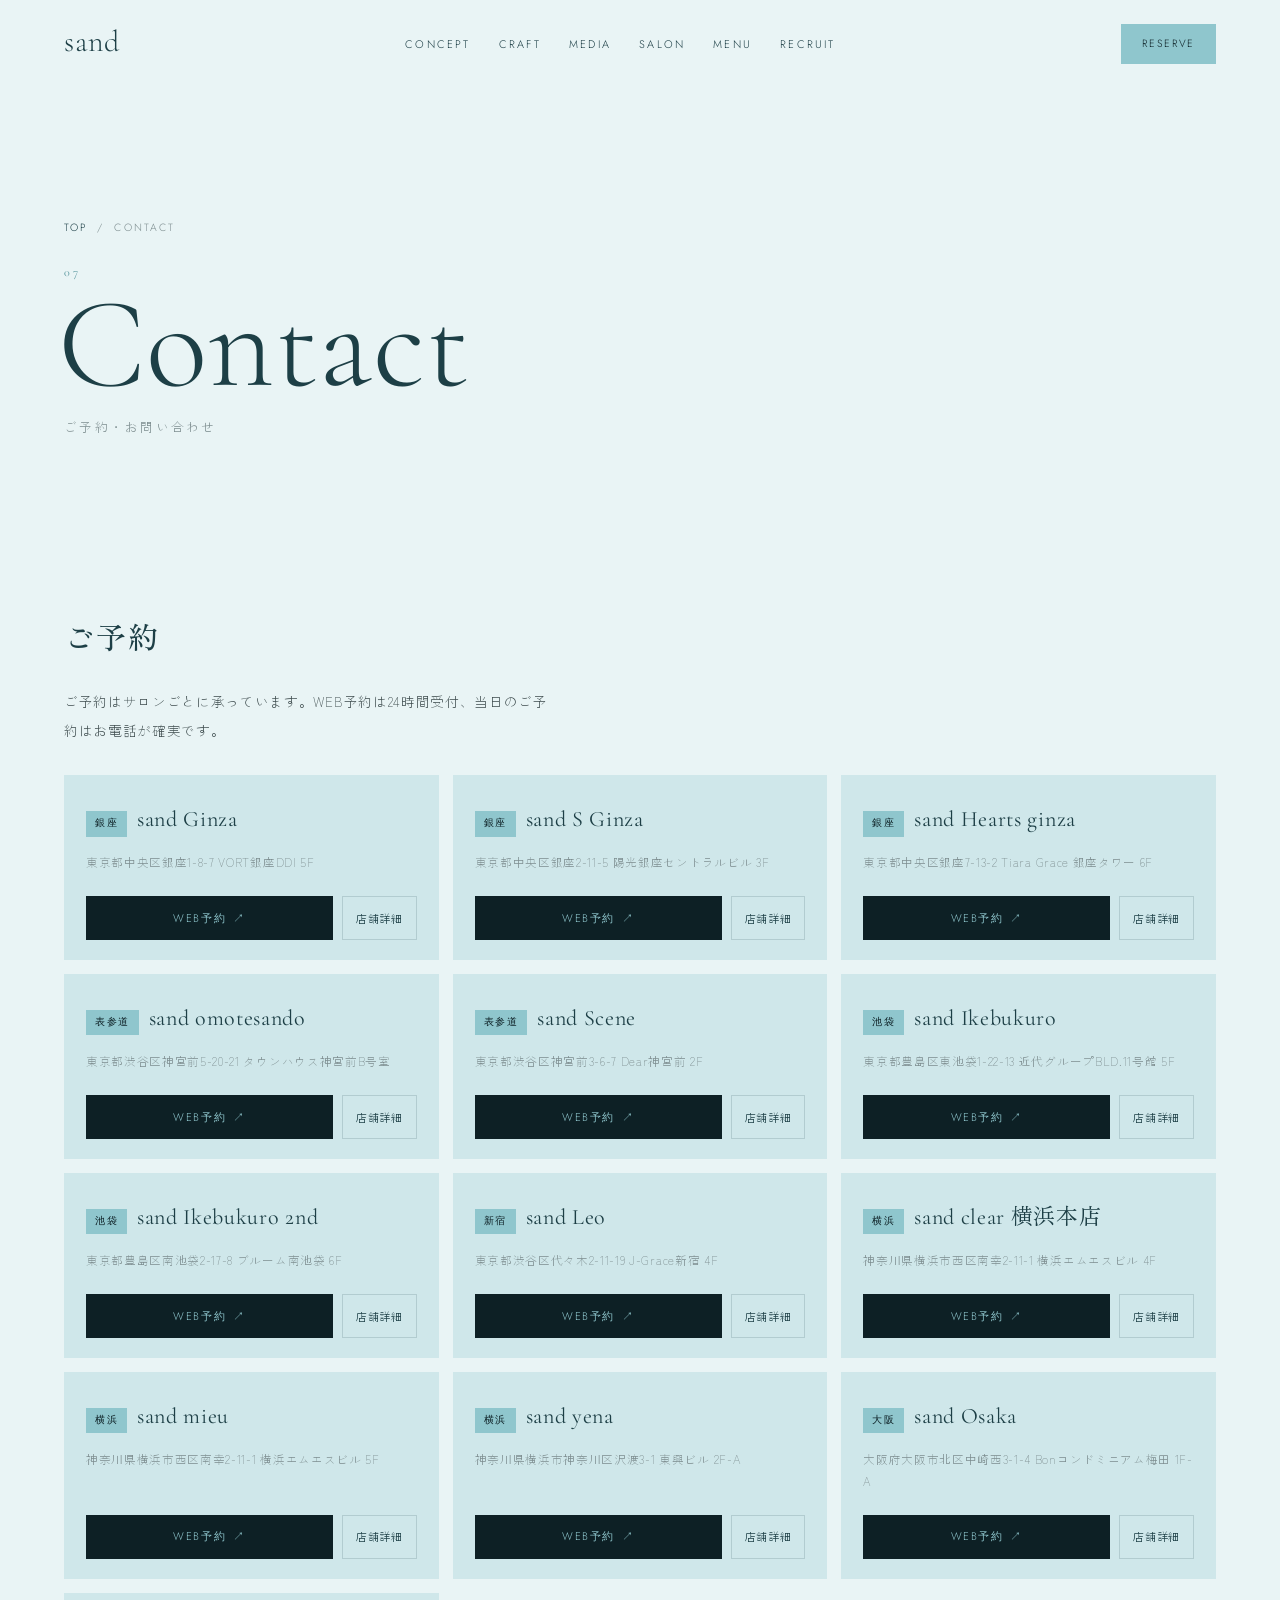
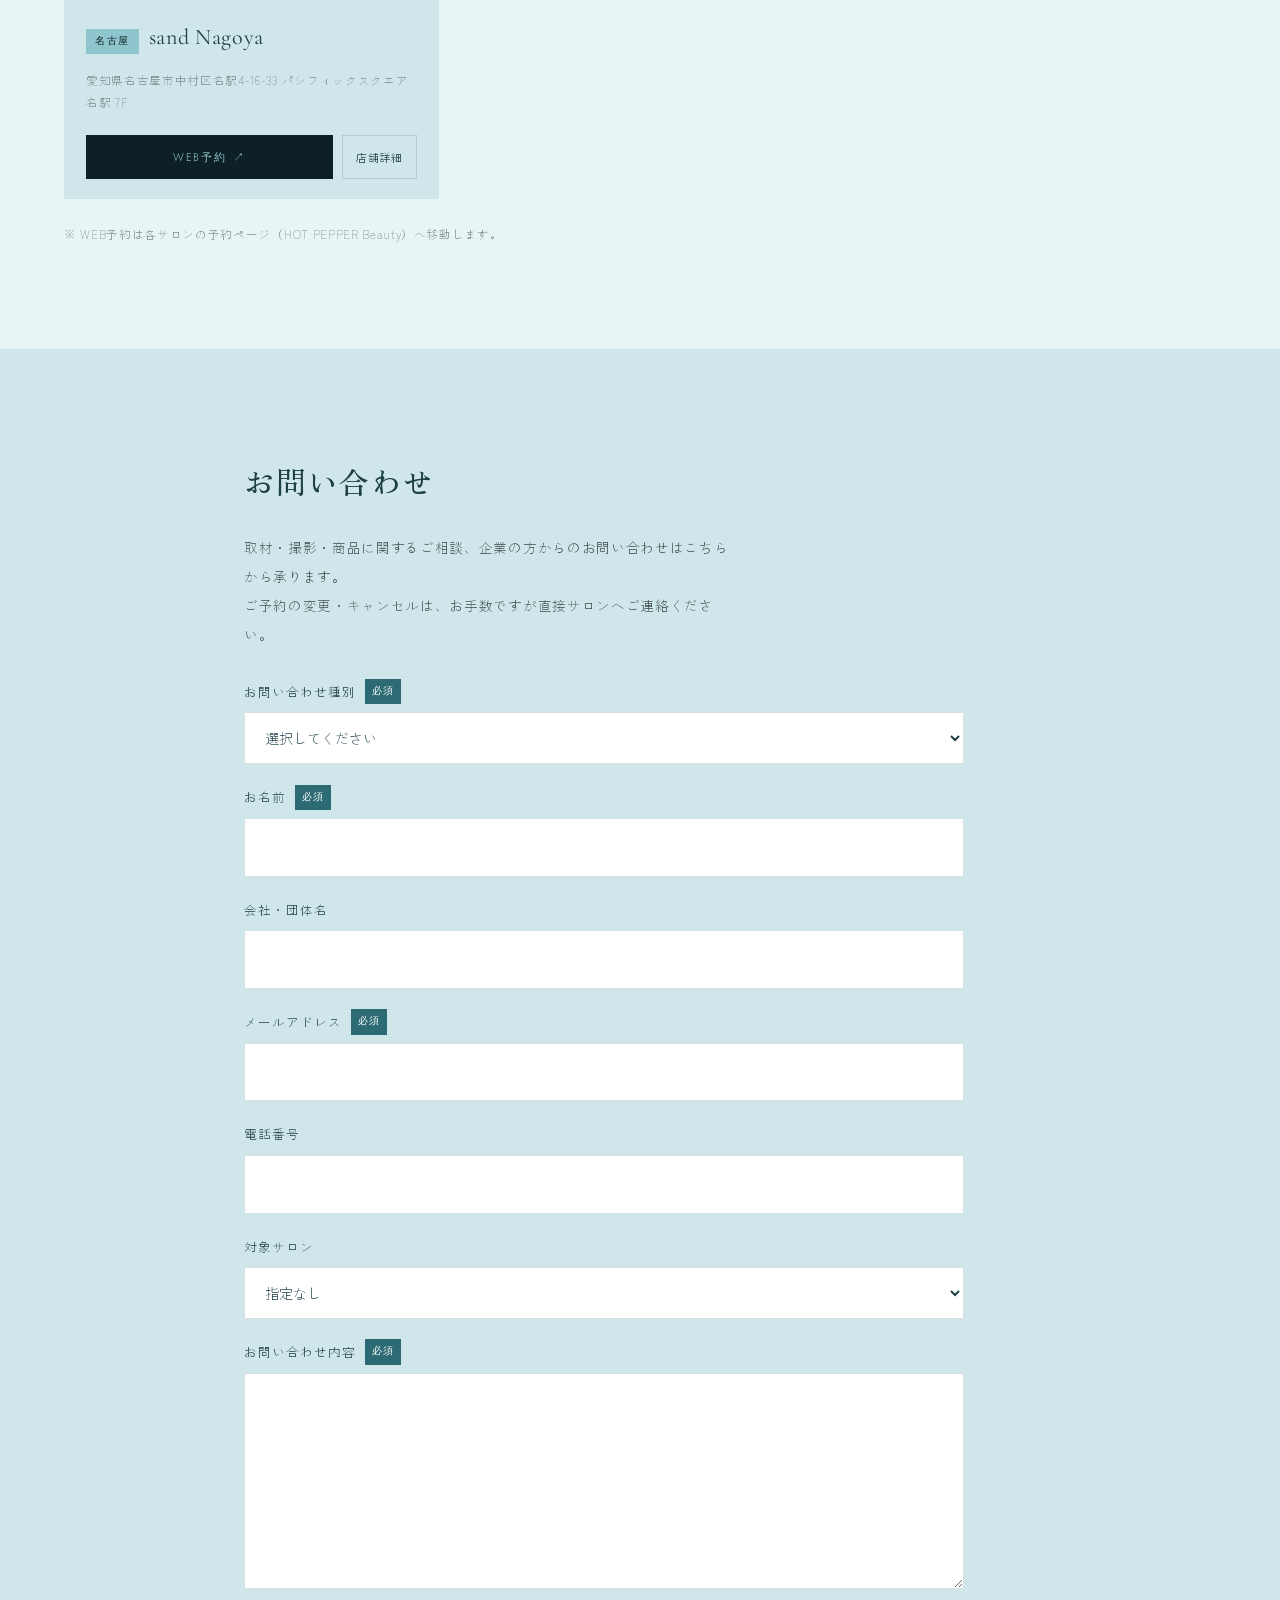
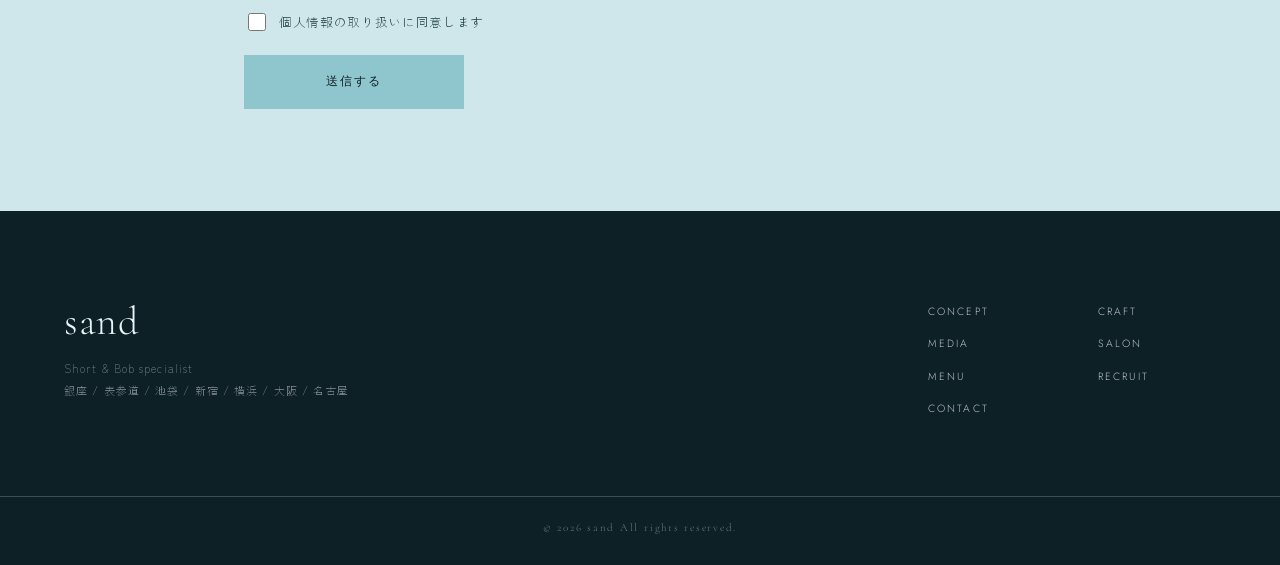
==== contact.html @ f9fdc9dd "アクアを主役に据え直し、各ボタンの遷移先を実装する 色: - Craft の左パネルとメニューをアクアのベタ塗りに変更（最大面積の2面） - 地の色をアクア寄りへ（#E9F4F5 / #CFE7EA " ====
<!DOCTYPE html>
<html lang="ja">
<head>
<meta charset="UTF-8">
<meta name="viewport" content="width=device-width, initial-scale=1">
<title>お問い合わせ ｜ sand</title>
<meta name="description" content="美容室 sand へのご予約・お問い合わせ。取材・撮影・商品に関するご相談、企業の方からのお問い合わせも承ります。">
<meta name="theme-color" content="#8FC6CD">
<link rel="preconnect" href="https://fonts.googleapis.com">
<link rel="preconnect" href="https://fonts.gstatic.com" crossorigin>
<link href="https://fonts.googleapis.com/css2?family=Cormorant+Garamond:ital,wght@0,300;0,400;1,300&family=Jost:wght@200;300;400&family=Zen+Kaku+Gothic+New:wght@300;400;500&family=Zen+Old+Mincho:wght@400;500;600&display=swap" rel="stylesheet">
<link rel="stylesheet" href="assets/css/style.css">
</head>
<body>

<a class="skip" href="#main">本文へスキップ</a>
<div class="cur" id="cur" aria-hidden="true"><i class="cur__r"></i><i class="cur__d"></i></div>

<header class="hd solid" id="hd">
  <a class="hd__logo" href="index.html"><span>sand</span></a>
  <nav class="hd__nav" aria-label="メインナビゲーション">
    <a href="index.html#concept">CONCEPT</a><a href="index.html#craft">CRAFT</a><a href="index.html#media">MEDIA</a>
    <a href="index.html#salon">SALON</a><a href="index.html#menu">MENU</a><a href="recruit.html">RECRUIT</a>
  </nav>
  <div class="hd__act">
    <a class="btn btn--sm" href="index.html#salon"><span>RESERVE</span></a>
    <button class="burger" id="burger" aria-label="メニューを開く" aria-expanded="false" aria-controls="drawer"><i></i><i></i><i></i></button>
  </div>
</header>

<div class="drawer" id="drawer" aria-hidden="true">
  <div class="drawer__in">
    <nav class="drawer__nav">
      <a href="index.html#concept"><i>01</i><b>Concept</b><em>コンセプト</em></a>
      <a href="index.html#craft"><i>02</i><b>Craft</b><em>技術</em></a>
      <a href="index.html#media"><i>03</i><b>Media</b><em>掲載・出演</em></a>
      <a href="index.html#salon"><i>04</i><b>Salon</b><em>サロン</em></a>
      <a href="index.html#menu"><i>05</i><b>Menu</b><em>メニュー</em></a>
      <a href="recruit.html"><i>06</i><b>Recruit</b><em>採用情報</em></a>
      <a href="contact.html"><i>07</i><b>Contact</b><em>ご予約・お問い合わせ</em></a>
    </nav>
    <div class="drawer__ft">
      <p>13 salons ／ 銀座・表参道・池袋・新宿・横浜・大阪・名古屋</p>
    </div>
  </div>
</div>

<main id="main" class="sub">

  <header class="sub__hd">
    <nav class="crumb" aria-label="パンくず"><a href="index.html">TOP</a><span>/</span><em>CONTACT</em></nav>
    <p class="hdr__no">07</p>
    <h1 class="sub__en">Contact</h1>
    <p class="sub__ja">ご予約・お問い合わせ</p>
  </header>

  <!-- 予約は各サロンの予約システムへ -->
  <section class="sub__sec" aria-labelledby="resv">
    <div class="wrap">
      <h2 class="sub__h2 rise" id="resv">ご予約</h2>
      <p class="sub__p rise">ご予約はサロンごとに承っています。WEB予約は24時間受付、当日のご予約はお電話が確実です。</p>
      <div class="reserve" id="reserveList"></div>
      <p class="sub__note rise">※ WEB予約は各サロンの予約ページ（HOT PEPPER Beauty）へ移動します。</p>
    </div>
  </section>

  <!-- お問い合わせフォーム -->
  <section class="sub__sec sub__sec--tint" aria-labelledby="form">
    <div class="wrap wrap--narrow">
      <h2 class="sub__h2 rise" id="form">お問い合わせ</h2>
      <p class="sub__p rise">取材・撮影・商品に関するご相談、企業の方からのお問い合わせはこちらから承ります。<br>ご予約の変更・キャンセルは、お手数ですが直接サロンへご連絡ください。</p>

      <form class="form rise" id="inquiry" novalidate>
        <div class="form__row">
          <label for="f-type">お問い合わせ種別<b>必須</b></label>
          <select id="f-type" name="type" required data-label="お問い合わせ種別">
            <option value="">選択してください</option>
            <option>施術・メニューについて</option>
            <option>取材・撮影のご依頼</option>
            <option>商品・仕入れについて</option>
            <option>企業・団体からのご相談</option>
            <option>その他</option>
          </select>
        </div>

        <div class="form__row">
          <label for="f-name">お名前<b>必須</b></label>
          <input id="f-name" name="name" type="text" autocomplete="name" required data-label="お名前">
        </div>

        <div class="form__row">
          <label for="f-company">会社・団体名</label>
          <input id="f-company" name="company" type="text" autocomplete="organization">
        </div>

        <div class="form__row">
          <label for="f-email">メールアドレス<b>必須</b></label>
          <input id="f-email" name="email" type="email" autocomplete="email" required data-label="メールアドレス">
        </div>

        <div class="form__row">
          <label for="f-tel">電話番号</label>
          <input id="f-tel" name="tel" type="tel" autocomplete="tel">
        </div>

        <div class="form__row">
          <label for="f-salon">対象サロン</label>
          <select id="f-salon" name="salon"><option value="">指定なし</option></select>
        </div>

        <div class="form__row">
          <label for="f-body">お問い合わせ内容<b>必須</b></label>
          <textarea id="f-body" name="body" rows="7" required data-label="お問い合わせ内容"></textarea>
        </div>

        <div class="form__check">
          <input id="f-agree" name="agree" type="checkbox" required data-label="個人情報の取り扱いへの同意">
          <label for="f-agree">個人情報の取り扱いに同意します</label>
        </div>

        <p class="fnote" id="formNote" hidden></p>

        <button class="btn btn--solid form__submit" type="submit"><span>送信する</span></button>
      </form>
    </div>
  </section>

</main>

<footer class="ft">
  <div class="wrap ft__in">
    <div>
      <p class="ft__logo">sand</p>
      <p class="ft__tag">Short &amp; Bob specialist<br>銀座 / 表参道 / 池袋 / 新宿 / 横浜 / 大阪 / 名古屋</p>
    </div>
    <nav class="ft__nav" aria-label="フッターナビゲーション">
      <a href="index.html#concept">CONCEPT</a><a href="index.html#craft">CRAFT</a>
      <a href="index.html#media">MEDIA</a><a href="index.html#salon">SALON</a>
      <a href="index.html#menu">MENU</a><a href="recruit.html">RECRUIT</a>
      <a href="contact.html">CONTACT</a>
    </nav>
  </div>
  <p class="ft__cr">© <span id="yr"></span> sand All rights reserved.</p>
</footer>

<span class="prog" aria-hidden="true"><i id="prog"></i></span>
<script src="assets/js/salons.js"></script>
<script src="assets/js/page.js"></script>
</body>
</html>
---- assets/css/style.css ----
@charset "UTF-8";
/* =========================================================
   sand — renewal / scroll-driven
   テーマカラー: aqua #8FC6CD（指定色。公式サイトの差し色 #80C6CC とほぼ同一）
   暗い面はネイビーではなく深いティールで統一する
   ========================================================= */

:root{
  --aqua:#8FC6CD;  --aqua-l:#BCDFE3; --aqua-d:#3F868F; --aqua-dd:#2C6B73;
  --deep:#1D3F46;  --deep-2:#142E34; --deep-3:#0D2025;
  /* 地もはっきりアクア側へ。白に近いとテーマ色が"差し色"に見えてしまう */
  --paper:#E9F4F5; --paper-2:#CFE7EA; --paper-3:#AFD8DE;
  --sand:#EFE9DC;                       /* 温かい二次色。効かせどころだけ */
  --ink:#3C4A4C;   --ink-2:#7C8C8E;
  --hair:rgba(29,63,70,.16); --hair-l:rgba(247,249,249,.20);
  --hair-d:rgba(13,32,37,.20);            /* アクア面に引く罫線 */
  --f-dp:"Cormorant Garamond","Zen Old Mincho",serif;
  --f-mc:"Zen Old Mincho",serif;
  --f-ja:"Zen Kaku Gothic New",sans-serif;
  --f-ui:"Jost",sans-serif;
  --pad:clamp(20px,5vw,84px);
  --max:1440px;
  --e:cubic-bezier(.22,1,.36,1);
}

*,*::before,*::after{box-sizing:border-box;}
html{-webkit-text-size-adjust:100%;}
body{
  margin:0;background:var(--paper);color:var(--ink);
  font-family:var(--f-ja);font-weight:300;font-size:15px;line-height:2.05;letter-spacing:.045em;
  /* overflow-x:hidden は body をスクロールコンテナ化させ ScrollTrigger が壊れる。clip は箱にならない */
  overflow-x:clip;-webkit-font-smoothing:antialiased;
}
body.lock{overflow:hidden;}
img{max-width:100%;display:block;}
a{color:inherit;text-decoration:none;}
button{font:inherit;color:inherit;background:none;border:0;cursor:pointer;}
h1,h2,h3,p,figure,ul,ol,em{margin:0;padding:0;font-style:normal;}
ul,ol{list-style:none;}
::selection{background:var(--deep);color:var(--aqua-l);}
.wrap{width:100%;max-width:var(--max);margin-inline:auto;padding-inline:var(--pad);position:relative;z-index:3;}

.skip{position:absolute;left:-9999px;}
.skip:focus{left:12px;top:12px;z-index:500;background:var(--deep);color:#fff;padding:10px 16px;}
:focus-visible{outline:2px solid var(--aqua-d);outline-offset:3px;}

/* =========================================================
   Loader
   ========================================================= */
/* 第一印象でテーマ色を決めるので、ローダーはアクタのベタ塗り */
.load{
  position:fixed;inset:0;z-index:300;background:var(--aqua);
  display:grid;place-content:center;justify-items:center;gap:16px;
  transition:opacity .8s var(--e),visibility .8s;
}
.load.done{opacity:0;visibility:hidden;}
.load__mark{font-family:var(--f-dp);font-size:clamp(52px,10vw,104px);color:var(--deep-3);line-height:1;}
.load__mark span{display:inline-block;opacity:0;transform:translateY(.45em);animation:lm .8s var(--e) forwards;}
.load__mark span:nth-child(2){animation-delay:.09s}
.load__mark span:nth-child(3){animation-delay:.18s}
.load__mark span:nth-child(4){animation-delay:.27s}
@keyframes lm{to{opacity:1;transform:none}}
.load__sub{font-family:var(--f-ui);font-size:10px;letter-spacing:.34em;color:rgba(13,32,37,.55);opacity:0;animation:lm .8s var(--e) .4s forwards;}
.load__bar{display:block;width:min(180px,40vw);height:1px;background:rgba(13,32,37,.22);overflow:hidden;}
.load__bar i{display:block;height:100%;background:var(--deep-3);transform:scaleX(0);transform-origin:left;animation:lb 1.2s var(--e) .2s forwards;}
@keyframes lb{to{transform:scaleX(1)}}

/* =========================================================
   Header / Drawer
   ========================================================= */
.hd{
  position:fixed;top:0;left:0;right:0;z-index:130;
  display:flex;align-items:center;justify-content:space-between;gap:24px;
  padding:24px var(--pad);transition:padding .55s var(--e);
}
.hd::before{
  content:"";position:absolute;inset:0;z-index:-1;background:var(--paper);
  opacity:0;transform:translateY(-100%);transition:opacity .55s var(--e),transform .55s var(--e);
  box-shadow:0 1px 0 var(--hair);
}
.hd.solid{padding-block:13px;}
.hd.solid::before{opacity:.97;transform:none;backdrop-filter:blur(12px);}
.hd__logo span{font-family:var(--f-dp);font-size:30px;line-height:1;color:var(--deep);transition:color .5s var(--e);}
.hd__nav{display:flex;gap:clamp(16px,2.2vw,34px);}
.hd__nav a{position:relative;padding-block:5px;font-family:var(--f-ui);font-size:11px;letter-spacing:.2em;color:var(--deep);transition:color .5s var(--e);}
.hd__nav a::after{content:"";position:absolute;left:0;bottom:0;width:100%;height:1px;background:var(--aqua-d);transform:scaleX(0);transform-origin:right;transition:transform .55s var(--e);}
.hd__nav a:hover::after,.hd__nav a.on::after{transform:scaleX(1);transform-origin:left;}
.hd__act{display:flex;align-items:center;gap:14px;}

.hd.inv .hd__logo span,.hd.inv .hd__nav a{color:var(--paper);}
.hd.inv .burger i{background:var(--paper);}
.hd.inv.solid .hd__logo span,.hd.inv.solid .hd__nav a{color:var(--deep);}
.hd.inv.solid .burger i{background:var(--deep);}
body.lock .hd::before{opacity:0;}
body.lock .hd__logo span,body.lock .hd__nav a{color:var(--paper);}
body.lock .burger i{background:var(--paper);}

.btn{
  position:relative;display:inline-flex;align-items:center;justify-content:center;
  min-height:54px;padding:0 32px;overflow:hidden;isolation:isolate;
  font-family:var(--f-ui);font-size:12px;letter-spacing:.16em;
  color:var(--deep);border:1px solid var(--deep);transition:color .5s var(--e);
}
.btn span{position:relative;z-index:2;}
.btn::before{content:"";position:absolute;inset:0;z-index:1;background:var(--deep);transform:scaleY(0);transform-origin:bottom;transition:transform .55s var(--e);}
.btn:hover{color:var(--paper);}
.btn:hover::before{transform:scaleY(1);}
/* 主要CTAはテーマ色のベタ。#8FC6CD に濃ティール文字でコントラストも足りる */
.btn--sm{min-height:40px;padding:0 20px;font-size:10.5px;background:var(--aqua);color:var(--deep-3);border-color:var(--aqua);}
.btn--sm::before{background:var(--deep-3);}
.btn--sm:hover{color:var(--aqua);}
.btn--solid{background:var(--aqua);color:var(--deep-3);border-color:var(--aqua);}
.btn--solid::before{background:var(--deep-3);}
.btn--solid:hover{color:var(--aqua);}
.btn--sand{background:var(--aqua);border-color:var(--aqua);color:var(--deep-2);}
.btn--sand::before{background:var(--aqua-l);}
.btn--sand:hover{color:var(--deep-2);}
.btn--gh{color:var(--paper);border-color:rgba(247,249,249,.55);}
.btn--gh::before{background:var(--paper);}
.btn--gh:hover{color:var(--deep);}

.burger{display:none;width:44px;height:44px;position:relative;z-index:140;}
.burger i{position:absolute;left:11px;width:22px;height:1px;background:var(--deep);transition:transform .55s var(--e),opacity .3s,background .4s;}
.burger i:nth-child(1){top:17px}.burger i:nth-child(2){top:22px}.burger i:nth-child(3){top:27px}
.burger.on i:nth-child(1){transform:translateY(5px) rotate(20deg)}
.burger.on i:nth-child(2){opacity:0}
.burger.on i:nth-child(3){transform:translateY(-5px) rotate(-20deg)}

.drawer{position:fixed;inset:0;z-index:110;background:var(--deep-2);overflow-y:auto;clip-path:inset(0 0 100% 0);transition:clip-path .85s var(--e);}
.drawer.open{clip-path:inset(0 0 0 0);}
.drawer__in{min-height:100%;display:flex;flex-direction:column;justify-content:center;gap:44px;padding:118px var(--pad) 56px;}
.drawer__nav{display:grid;max-width:680px;}
.drawer__nav a{
  display:grid;grid-template-columns:46px 1fr;align-items:baseline;gap:0 16px;padding:14px 0;
  border-bottom:1px solid var(--hair-l);color:var(--paper);opacity:0;transform:translateY(20px);
  transition:opacity .7s var(--e),transform .7s var(--e),padding-left .45s var(--e),color .45s;
}
.drawer.open .drawer__nav a{opacity:1;transform:none;transition-delay:calc(.3s + var(--i,0)*.05s);}
.drawer__nav a:hover{padding-left:14px;color:var(--aqua);}
.drawer__nav i{grid-row:span 2;font-family:var(--f-dp);font-size:12px;opacity:.45;}
.drawer__nav b{font-family:var(--f-dp);font-weight:300;font-size:clamp(28px,6vw,50px);line-height:1.05;}
.drawer__nav em{grid-column:2;font-size:10.5px;letter-spacing:.24em;opacity:.55;}
.drawer__ft{display:flex;flex-wrap:wrap;gap:16px 40px;justify-content:space-between;align-items:end;color:rgba(247,249,249,.55);font-size:11px;letter-spacing:.12em;}
.drawer__sns{display:flex;gap:22px;font-family:var(--f-ui);letter-spacing:.18em;}
.drawer__sns a{color:var(--paper);}

/* =========================================================
   BEAT 1 — Hero
   写真は「切り替わる」のではなく、寄り続けながら
   次のカットが下から拭き上がって重なる（連続スクラブ）
   ========================================================= */
.hero{height:340vh;position:relative;}
.hero__stage{position:sticky;top:0;height:100svh;overflow:hidden;isolation:isolate;}
.hero__shots{position:absolute;inset:0;z-index:0;}
.shot{position:absolute;inset:0;will-change:clip-path;}
.shot:not(:first-child){clip-path:inset(100% 0 0 0);}
/* 縦位置の人物写真。顔と髪が切れないよう上寄りでトリミングする */
.shot img{width:100%;height:100%;object-fit:cover;object-position:50% 16%;will-change:transform;}
.hero__veil{
  position:absolute;inset:0;z-index:1;
  background:linear-gradient(180deg,rgba(13,32,37,.50) 0%,rgba(13,32,37,.18) 34%,rgba(13,32,37,.30) 62%,rgba(13,32,37,.74) 100%);
}
.hero__body{
  position:absolute;left:var(--pad);right:var(--pad);bottom:clamp(140px,22vh,240px);z-index:3;
  max-width:min(940px,72%);color:var(--paper);
}
.hero__kick{display:flex;align-items:center;gap:12px;margin-bottom:24px;font-family:var(--f-ui);font-size:10.5px;letter-spacing:.26em;opacity:.9;}
.hero__kick i{width:44px;height:1px;background:var(--aqua);}
.hero__ttl{font-family:var(--f-mc);font-weight:500;font-size:clamp(34px,6vw,86px);line-height:1.22;letter-spacing:.02em;text-shadow:0 2px 30px rgba(8,20,24,.4);}
.hero__ttl .ln{display:block;overflow:hidden;}
.hero__ttl .ln > span{display:inline-block;white-space:nowrap;}
.hero__ttl .ch{display:inline-block;opacity:0;transform:translateY(1.05em) rotate(4deg);}
.hero__ttl.go .ch{opacity:1;transform:none;transition:opacity .9s var(--e) var(--cd),transform 1.05s var(--e) var(--cd);}
.hero__lead{margin-top:22px;font-size:clamp(12.5px,1.2vw,15px);line-height:2.2;opacity:.92;max-width:46em;}
.hero__cta{display:flex;flex-wrap:wrap;gap:12px;margin-top:30px;}
.hero__foot{
  position:absolute;left:var(--pad);right:var(--pad);bottom:34px;z-index:3;color:var(--paper);
  display:flex;align-items:flex-end;justify-content:space-between;gap:26px;
  padding-top:18px;border-top:1px solid var(--hair-l);
}
.hero__scroll{display:flex;align-items:center;gap:12px;font-family:var(--f-ui);font-size:9.5px;letter-spacing:.32em;opacity:.85;}
.hero__scroll i{position:relative;display:block;width:60px;height:1px;background:currentColor;overflow:hidden;}
.hero__scroll i::after{content:"";position:absolute;inset:0;background:var(--aqua);transform:translateX(-100%);animation:sc 2.6s var(--e) infinite;}
@keyframes sc{50%{transform:translateX(0)}100%{transform:translateX(100%)}}
.hero__num{display:flex;gap:clamp(22px,5vw,66px);}
.hero__num div{text-align:right;}
.hero__num b{display:block;font-family:var(--f-dp);font-weight:300;font-size:clamp(30px,4vw,54px);line-height:1;}
.hero__num em{font-family:var(--f-ui);font-size:9px;letter-spacing:.24em;opacity:.7;}

/* =========================================================
   Marquee
   ========================================================= */
/* 全幅の帯はテーマ色を一番はっきり見せられる場所 */
.mq{position:relative;z-index:4;background:var(--aqua);color:var(--deep-3);overflow:hidden;padding:20px 0;}
/* 流れる速さと向きはスクロール速度に追従させる（JSで駆動） */
.mq__t{display:flex;align-items:center;gap:32px;width:max-content;will-change:transform;}
.mq span{font-family:var(--f-mc);font-size:clamp(17px,2.2vw,27px);white-space:nowrap;letter-spacing:.08em;}
.mq i{width:5px;height:5px;border-radius:50%;background:var(--deep-3);opacity:.5;flex:none;}
/* JSが動かないときだけCSSで流す */
.no-js-mq .mq__t{animation:mq 36s linear infinite;}
@keyframes mq{to{transform:translateX(-50%)}}

/* =========================================================
   カスタムカーソル
   ========================================================= */
.cur{position:fixed;top:0;left:0;z-index:400;pointer-events:none;mix-blend-mode:difference;opacity:0;transition:opacity .4s;}
.cur.on{opacity:1;}
.cur__r,.cur__d{position:absolute;border-radius:50%;translate:-50% -50%;}
.cur__r{width:36px;height:36px;border:1px solid rgba(241,247,247,.8);transition:width .35s var(--e),height .35s var(--e),background .35s var(--e);}
.cur__d{width:4px;height:4px;background:var(--paper);}
.cur.hot .cur__r{width:70px;height:70px;background:rgba(143,198,205,.25);}
@media (hover:none),(pointer:coarse){.cur{display:none;}}

/* =========================================================
   文字の中で写真が動く
   ========================================================= */
.msk{background:var(--paper);padding-block:clamp(90px,14vw,190px);text-align:center;overflow:hidden;}
.msk__stack{position:relative;}
.msk__t{
  font-family:var(--f-mc);font-weight:600;
  font-size:clamp(46px,12.5vw,190px);line-height:1.12;letter-spacing:.01em;
  color:var(--deep);                       /* 非対応ブラウザ向けの下地 */
}
.msk__t--2,.msk__t--3{position:absolute;inset:0;}
@supports ((-webkit-background-clip:text) or (background-clip:text)){
  .msk__t{
    background-size:120% auto;background-position:50% 30%;background-repeat:no-repeat;
    -webkit-background-clip:text;background-clip:text;
    color:transparent;-webkit-text-fill-color:transparent;
    will-change:background-position,opacity;
  }
  /* スクロールにつれて文字の中身が3枚入れ替わる */
  .msk__t--1{background-image:url("../img/hero/hero03.jpg");}
  .msk__t--2{background-image:url("../img/hero/hero01.jpg");opacity:0;}
  .msk__t--3{background-image:url("../img/hero/hero02.jpg");opacity:0;}
}
.msk__s{margin-top:28px;font-family:var(--f-ui);font-size:11px;letter-spacing:.3em;color:var(--ink-2);}
@media (max-width:720px){.msk__t{font-size:clamp(38px,13vw,80px);}}

/* Recruit の見出しも写真で抜く */
@supports ((-webkit-background-clip:text) or (background-clip:text)){
  .rec__mask{
    background-image:url("../img/misc/recruit_bg.jpg");
    background-size:cover;background-position:50% 40%;
    -webkit-background-clip:text;background-clip:text;
    color:transparent;-webkit-text-fill-color:transparent;
    display:inline-block;
  }
}

/* =========================================================
   共通
   ========================================================= */
.sec{position:relative;padding-block:clamp(84px,12vw,168px);}
.hdr{position:relative;margin-bottom:clamp(38px,5vw,64px);}
.hdr__no{font-family:var(--f-dp);font-size:12px;letter-spacing:.24em;color:var(--aqua-d);display:block;margin-bottom:4px;}
/* 1文字ずつ下から立ち上げるので、はみ出しを隠す。ディセンダ分だけ余白を足す */
.hdr__en{font-family:var(--f-dp);font-weight:300;font-size:clamp(52px,9vw,132px);line-height:.88;color:var(--deep);margin-left:-.05em;overflow:hidden;padding-bottom:.14em;}
.hdr__ja{margin-top:12px;font-size:12.5px;letter-spacing:.18em;color:var(--ink-2);}
.hdr--c{text-align:center;}
.hdr--c .hdr__en{margin-left:0;}
.hdr--lt .hdr__en{color:var(--paper);}
.hdr--lt .hdr__ja{color:rgba(247,249,249,.62);}
.hdr--lt .hdr__no{color:var(--aqua);}

.rise{opacity:0;transform:translateY(28px);transition:opacity 1s var(--e),transform 1s var(--e);transition-delay:var(--d,0s);}
.rise.in{opacity:1;transform:none;}

.prog{position:fixed;left:0;top:0;height:2px;width:100%;z-index:200;pointer-events:none;}
.prog i{display:block;height:100%;width:0;background:var(--aqua);}

.fab{
  position:fixed;right:18px;bottom:18px;z-index:90;display:none;align-items:center;justify-content:center;
  height:52px;padding:0 26px;background:var(--aqua);color:var(--deep-3);
  font-family:var(--f-ui);font-size:11px;letter-spacing:.2em;box-shadow:0 14px 34px rgba(13,32,37,.32);
  opacity:0;transform:translateY(16px);transition:opacity .55s var(--e),transform .55s var(--e);
}
.fab.in{opacity:1;transform:none;}

/* =========================================================
   BEAT 2 — Concept
   ========================================================= */
.cpt{background:var(--paper);}
.cpt__grid{display:grid;grid-template-columns:minmax(0,.9fr) minmax(0,1fr);gap:clamp(36px,6vw,96px);align-items:start;}
.cpt__vis{position:relative;}
.fr{position:relative;overflow:hidden;background:var(--paper-2);}
.fr img{width:100%;height:100%;object-fit:cover;}
.fr--a{aspect-ratio:3/4;}
.fr--b{position:absolute;right:-14%;bottom:-16%;width:58%;aspect-ratio:4/3;box-shadow:0 30px 70px rgba(13,32,37,.22);}
.cpt__vcap{position:absolute;left:-38px;top:0;writing-mode:vertical-rl;font-family:var(--f-mc);font-size:13px;letter-spacing:.3em;color:var(--ink-2);opacity:.75;}
@media (max-width:1200px){.cpt__vcap{display:none;}}
.cpt__q{font-family:var(--f-mc);font-weight:500;font-size:clamp(26px,3.4vw,46px);line-height:1.62;letter-spacing:.03em;color:var(--deep);margin-bottom:30px;}
.cpt__p p{margin-bottom:1.7em;max-width:60ch;}
.cpt__pts{margin-top:36px;border-top:1px solid var(--hair);}
.cpt__pts li{display:flex;flex-wrap:wrap;align-items:baseline;gap:4px 22px;padding:17px 0;border-bottom:1px solid var(--hair);}
.cpt__pts b{min-width:11em;font-weight:400;font-size:14px;letter-spacing:.08em;color:var(--deep);}
.cpt__pts span{font-size:12px;letter-spacing:.1em;color:var(--ink-2);}

/* =========================================================
   Apple 式リビール — 小窓 → 全画面
   clip-path を CSS変数 --c (1→0) で連続的に開く
   ========================================================= */
/* 小窓のまわりが大きく見えるので、ここを濃いアクアにするとテーマが決まる */
.rvl{height:300vh;position:relative;background:var(--paper-3);}
.rvl__stage{position:sticky;top:0;height:100svh;overflow:hidden;display:grid;place-items:center;}
.rvl__ph{
  --c:1;
  position:absolute;inset:0;overflow:hidden;
  clip-path:inset(calc(var(--c) * 24%) calc(var(--c) * 27%) calc(var(--c) * 24%) calc(var(--c) * 27%));
  will-change:clip-path;
}
.rvl__ph img{width:100%;height:100%;object-fit:cover;will-change:transform;}
.rvl__veil{position:absolute;inset:0;background:linear-gradient(180deg,rgba(13,32,37,.10),rgba(13,32,37,.62));opacity:0;pointer-events:none;}
.rvl__cap{position:relative;z-index:3;text-align:center;color:var(--paper);padding-inline:var(--pad);opacity:0;}
.rvl__t{font-family:var(--f-mc);font-weight:500;font-size:clamp(26px,4.4vw,62px);line-height:1.6;letter-spacing:.04em;text-shadow:0 2px 30px rgba(8,20,24,.45);}
.rvl__s{margin-top:18px;font-family:var(--f-ui);font-size:11px;letter-spacing:.28em;color:var(--aqua);}

/* =========================================================
   BEAT 3 — Pinned scrollytelling
   ========================================================= */
/* 左＝無地の文字面、右＝写真。写真の上に本文を置かない構成にして
   コントラスト不足を構造から潰す */
.pin{height:440vh;position:relative;background:var(--deep-3);}
.pin__stage{
  position:sticky;top:0;height:100svh;overflow:hidden;isolation:isolate;
  display:grid;grid-template-columns:46% 54%;
}
/* 画面の半分を占める面。ここをアクアにするとテーマ色が主役になる */
.pin__left{
  position:relative;overflow:hidden;background:var(--aqua);color:var(--deep-3);
  display:flex;flex-direction:column;justify-content:center;
  padding:120px clamp(24px,4vw,72px) 90px var(--pad);
}
.pin__ghost{
  position:absolute;right:-.04em;bottom:-.14em;z-index:0;
  font-family:var(--f-dp);font-size:clamp(180px,26vw,400px);line-height:.8;
  color:var(--deep-3);opacity:.13;pointer-events:none;
}
.pin__right{position:relative;overflow:hidden;background:var(--deep-2);}
.pshot{position:absolute;inset:0;will-change:clip-path;}
.pshot:not(:first-child){clip-path:inset(100% 0 0 0);}
.pshot img{width:100%;height:100%;object-fit:cover;will-change:transform;}
.pin__hd{position:relative;z-index:2;margin-bottom:clamp(24px,4vh,52px);}
.pin__hd .hdr__en{color:var(--deep-3);}
.pin__hd .hdr__no{color:rgba(13,32,37,.6);}
.pin__chapters{position:relative;z-index:2;max-width:34em;min-height:15em;}
.chap{position:absolute;inset:0;opacity:0;will-change:opacity,transform;}
.chap:first-child{opacity:1;}   /* JSが動かなくても最低1章は読める */
/* アクア地なので文字は濃ティール側に反転させる */
.chap__n{font-family:var(--f-dp);font-size:13px;letter-spacing:.22em;color:var(--deep-3);opacity:.7;}
.chap h3{margin:16px 0 4px;font-family:var(--f-mc);font-weight:500;font-size:clamp(22px,2.6vw,38px);line-height:1.5;letter-spacing:.04em;color:var(--deep-3);}
.chap em{font-family:var(--f-dp);font-style:italic;font-size:14px;color:rgba(13,32,37,.62);}
.chap p{margin-top:20px;font-size:13.5px;line-height:2.15;color:rgba(13,32,37,.82);}
.pin__dots{position:absolute;left:var(--pad);bottom:56px;z-index:2;display:flex;gap:12px;}
.pin__dots li{width:7px;height:7px;border-radius:50%;border:1px solid rgba(13,32,37,.45);transition:background .5s var(--e),transform .5s var(--e),border-color .5s var(--e);}
.pin__dots li.is-on{background:var(--deep-3);border-color:var(--deep-3);transform:scale(1.5);}
@media (max-width:820px){
  .pin{height:420vh;}
  /* 縦並び。写真が上、文字は無地の上 */
  .pin__stage{grid-template-columns:1fr;grid-template-rows:40% 60%;}
  .pin__right{order:-1;}
  .pin__left{padding:34px var(--pad) 74px;justify-content:flex-start;}
  .pin__chapters{max-width:100%;min-height:17em;}
  .pin__hd{margin-bottom:20px;}
  .pin__hd .hdr__en{font-size:clamp(40px,13vw,72px);}
  .pin__ghost{font-size:clamp(140px,42vw,240px);bottom:-.22em;}
  .pin__dots{bottom:26px;}
  .rvl{height:260vh;}
}

/* Award */
.awd{background:var(--aqua);color:var(--deep-3);padding-block:clamp(56px,8vw,96px);text-align:center;}
.awd__l{font-family:var(--f-ui);font-size:10.5px;letter-spacing:.32em;color:rgba(13,32,37,.62);}
.awd__y{display:flex;justify-content:center;align-items:center;gap:18px;margin:14px 0 10px;}
.awd__y b{font-family:var(--f-dp);font-weight:300;font-size:clamp(34px,6vw,76px);line-height:1;}
.awd__y i{width:5px;height:5px;border-radius:50%;background:var(--deep-3);opacity:.5;}
.awd__s{font-size:12px;letter-spacing:.16em;color:rgba(13,32,37,.62);}

/* =========================================================
   BEAT 4a — 横スクロール MEDIA
   ========================================================= */
.hz{position:relative;background:var(--paper-2);}
.hz__stage{position:relative;height:100svh;overflow:hidden;display:flex;flex-direction:column;justify-content:center;gap:28px;padding-block:90px;}
.hz__hd{padding-inline:var(--pad);}
.hz__hd .hdr__en{font-family:var(--f-dp);font-weight:300;font-size:clamp(46px,7vw,104px);line-height:.9;color:var(--deep);}
.hz__hd .hdr__no{font-family:var(--f-dp);font-size:12px;letter-spacing:.24em;color:var(--aqua-d);}
.hz__hd .hdr__ja{margin-top:8px;font-size:12px;letter-spacing:.18em;color:var(--ink-2);}
.hz__track{display:flex;gap:clamp(16px,2vw,30px);padding-inline:var(--pad);width:max-content;will-change:transform;}
.hz__c{position:relative;flex:none;width:clamp(200px,22vw,300px);aspect-ratio:3/4;overflow:hidden;background:var(--paper);}
.hz__c img{width:100%;height:100%;object-fit:cover;transition:transform 1.2s var(--e);}
.hz__c:hover img{transform:scale(1.05);}
.hz__c figcaption{position:absolute;left:0;bottom:0;padding:10px 14px;font-family:var(--f-ui);font-size:9px;letter-spacing:.2em;color:#fff;text-shadow:0 1px 8px rgba(0,0,0,.6);}
.hz__hint{padding-inline:var(--pad);font-family:var(--f-ui);font-size:10px;letter-spacing:.3em;color:var(--ink-2);}
@media (max-width:820px){
  .hz__stage{height:auto;padding-block:clamp(70px,11vw,110px);}
  .hz__track{width:auto;overflow-x:auto;scroll-snap-type:x mandatory;-webkit-overflow-scrolling:touch;padding-bottom:12px;}
  .hz__c{scroll-snap-align:start;width:64vw;}
}

/* =========================================================
   BEAT 4b — Salon
   ========================================================= */
.sln{background:var(--paper);}
.flt{display:flex;flex-wrap:wrap;gap:8px;justify-content:center;margin-bottom:clamp(30px,4vw,48px);}
.flt__b{display:inline-flex;align-items:center;gap:9px;padding:10px 19px;border:1px solid var(--hair);font-family:var(--f-ui);font-size:11.5px;letter-spacing:.12em;color:var(--deep);transition:all .45s var(--e);}
.flt__b i{font-family:var(--f-dp);font-size:10px;opacity:.55;}
.flt__b:hover{border-color:var(--aqua-d);}
.flt__b.is-on{background:var(--aqua);border-color:var(--aqua);color:var(--deep-3);}
.sln__grid{display:grid;grid-template-columns:repeat(auto-fill,minmax(300px,1fr));gap:clamp(20px,2.4vw,38px);}
.slnc{display:flex;flex-direction:column;will-change:transform;transition:transform .6s var(--e);}
.slnc:hover{transform:translateY(-10px);}
.slnc.hide{display:none;}
.slnc__ph{position:relative;aspect-ratio:4/3;overflow:hidden;background:var(--paper-2);margin-bottom:16px;}
.slnc__ph img{width:100%;height:100%;object-fit:cover;transition:transform 1.3s var(--e);}
.slnc:hover .slnc__ph img{transform:scale(1.06);}
.slnc__a{position:absolute;left:12px;top:12px;padding:4px 11px;background:var(--aqua);font-family:var(--f-ui);font-size:9.5px;letter-spacing:.18em;color:var(--deep-2);}
.slnc__n{font-family:var(--f-dp);font-weight:400;font-size:25px;line-height:1.15;color:var(--deep);}
.slnc__d{margin-top:8px;font-size:11.5px;line-height:1.9;color:var(--ink-2);}
.slnc__z{display:block;font-family:var(--f-dp);font-size:11px;letter-spacing:.1em;}
.slnc__act{margin-top:16px;padding-top:14px;border-top:1px solid var(--hair);display:flex;align-items:center;gap:10px;}
.slnc__book{
  flex:1;display:inline-flex;align-items:center;justify-content:center;gap:8px;
  min-height:46px;padding:0 16px;background:var(--deep-3);color:var(--aqua);
  font-family:var(--f-ui);font-size:11px;letter-spacing:.16em;
  transition:background .45s var(--e),color .45s var(--e);
}
.slnc__book i{font-style:normal;font-size:12px;}
.slnc__book:hover{background:var(--aqua);color:var(--deep-3);}
.slnc__more{
  flex:none;display:inline-flex;align-items:center;min-height:46px;padding:0 14px;
  border:1px solid var(--hair);font-size:11px;letter-spacing:.1em;color:var(--deep);
  transition:border-color .45s var(--e),background .45s var(--e);
}
.slnc__more:hover{border-color:var(--deep-3);background:rgba(13,32,37,.05);}

/* =========================================================
   Menu
   ========================================================= */
.mn{background:var(--aqua);color:var(--deep-3);overflow:hidden;isolation:isolate;}
.mn__bg{position:absolute;inset:-12% 0;z-index:0;opacity:.16;mix-blend-mode:luminosity;}
.mn__bg img{width:100%;height:100%;object-fit:cover;will-change:transform;}
/* HTML側は hdr--lt（明るい面用）だが、地がアクアになったので濃い文字へ戻す */
.mn .hdr--lt .hdr__en{color:var(--deep-3);}
.mn .hdr--lt .hdr__ja{color:rgba(13,32,37,.62);}
.mn .hdr--lt .hdr__no{color:rgba(13,32,37,.6);}
.mn__grid{display:grid;grid-template-columns:repeat(2,minmax(0,1fr));gap:clamp(28px,3.4vw,54px) clamp(36px,7vw,120px);}
@media (max-width:760px){.mn__grid{grid-template-columns:1fr;}}
.mn__t{display:flex;align-items:baseline;gap:12px;padding-bottom:14px;border-bottom:1px solid var(--hair-d);}
.mn__t i{font-family:var(--f-dp);font-style:normal;font-weight:300;font-size:clamp(26px,3vw,38px);line-height:1;color:var(--deep-3);}
.mn__t span{font-size:11px;letter-spacing:.2em;color:rgba(13,32,37,.62);}
.mn__g li{display:flex;justify-content:space-between;align-items:baseline;gap:14px;padding:14px 0;border-bottom:1px solid var(--hair-d);font-size:12.5px;color:rgba(13,32,37,.86);}
.mn__g li b{font-family:var(--f-dp);font-weight:400;font-size:18px;color:var(--deep-3);white-space:nowrap;}
.mn__note{margin-top:36px;font-size:11px;line-height:2.1;color:rgba(13,32,37,.6);}

/* =========================================================
   Recruit
   ========================================================= */
.rec{position:relative;overflow:hidden;isolation:isolate;color:var(--paper);text-align:center;padding-block:clamp(104px,15vw,196px);background:var(--deep-3);}
.rec__bg{position:absolute;inset:-14% 0;z-index:0;opacity:.42;}
.rec__bg img{width:100%;height:100%;object-fit:cover;will-change:transform;}
.rec::after{content:"";position:absolute;inset:0;z-index:1;background:linear-gradient(180deg,rgba(13,32,37,.6),rgba(13,32,37,.86));}
.rec__in{max-width:840px;z-index:3;}
.rec .hdr__no{color:var(--aqua);font-family:var(--f-dp);font-size:12px;letter-spacing:.24em;display:block;}
.rec__en{font-family:var(--f-dp);font-weight:300;font-size:clamp(50px,9vw,140px);line-height:.9;margin:12px 0 24px;}
.rec__cp{font-family:var(--f-mc);font-weight:500;font-size:clamp(19px,2.6vw,33px);line-height:1.85;letter-spacing:.04em;}
.rec__tx{margin:26px auto 0;max-width:640px;font-size:13.5px;line-height:2.3;color:rgba(247,249,249,.76);}
.rec__cta{display:flex;flex-wrap:wrap;gap:12px;justify-content:center;margin-top:40px;}

/* =========================================================
   Contact / Footer
   ========================================================= */
.cnt{background:var(--paper-2);}
.cnt__grid{display:grid;grid-template-columns:repeat(auto-fit,minmax(258px,1fr));gap:clamp(28px,4vw,58px);}
.cnt__c{display:flex;flex-direction:column;align-items:flex-start;gap:13px;padding-top:24px;border-top:1px solid var(--deep);}
.cnt__c h3{font-family:var(--f-dp);font-weight:300;font-size:32px;line-height:1;color:var(--deep);}
.cnt__c p{font-size:12.5px;line-height:2.05;margin-bottom:6px;}
.cnt__c .btn{width:100%;max-width:340px;}
.sns{width:100%;max-width:340px;border-top:1px solid var(--hair);}
.sns a{display:flex;justify-content:space-between;align-items:center;padding:14px 0;border-bottom:1px solid var(--hair);font-family:var(--f-ui);font-size:11.5px;letter-spacing:.16em;color:var(--deep);transition:padding-left .5s var(--e);}
.sns a:hover{padding-left:12px;}
.sns i{color:var(--aqua-d);transition:transform .5s var(--e);}
.sns a:hover i{transform:translateX(7px);}

.ft{background:var(--deep-3);color:var(--paper);padding:clamp(58px,7vw,92px) 0 26px;}
.ft__in{display:flex;flex-wrap:wrap;gap:36px 60px;justify-content:space-between;align-items:flex-start;}
.ft__logo{font-family:var(--f-dp);font-size:40px;line-height:1;}
.ft__tag{margin-top:16px;font-size:11px;line-height:2;letter-spacing:.1em;color:rgba(247,249,249,.52);}
.ft__nav{display:grid;grid-template-columns:repeat(2,minmax(118px,auto));gap:11px 52px;}
.ft__nav a{font-family:var(--f-ui);font-size:10.5px;letter-spacing:.2em;color:rgba(247,249,249,.75);transition:color .4s;}
.ft__nav a:hover{color:var(--aqua);}
.ft__cr{margin-top:clamp(46px,6vw,76px);padding-top:20px;border-top:1px solid var(--hair-l);text-align:center;font-family:var(--f-dp);font-size:11px;letter-spacing:.16em;color:rgba(247,249,249,.42);}

/* =========================================================
   Responsive
   ========================================================= */
@media (max-width:1080px){
  .hd__nav{display:none;}
  .burger{display:block;}
  .cpt__grid{grid-template-columns:1fr;}
  .fr--b{width:46%;right:0;bottom:-9%;}
}
@media (max-width:720px){
  body{font-size:14px;}
  .hd__act .btn--sm{display:none;}
  .fab{display:inline-flex;}
  .hero{height:280vh;}
  .hero__body{max-width:100%;bottom:clamp(150px,26vh,230px);}
  .hero__foot{flex-direction:column;align-items:flex-start;gap:18px;}
  .hero__num{width:100%;justify-content:space-between;gap:10px;}
  .hero__num div{text-align:left;}
  .cpt__pts b{min-width:100%;}
  .ft__in{flex-direction:column;}
  .ft__nav{grid-template-columns:repeat(2,1fr);width:100%;}
  .drawer__in{justify-content:flex-start;gap:32px;padding-top:104px;}
  .drawer__nav a{padding:11px 0;}
  .drawer__nav b{font-size:clamp(25px,7.4vw,34px);}
  .drawer__ft{flex-direction:column;align-items:flex-start;}
  .rvl__ph{clip-path:inset(calc(var(--c) * 16%) calc(var(--c) * 10%) calc(var(--c) * 16%) calc(var(--c) * 10%));}
}
@media (max-width:420px){
  .sln__grid{grid-template-columns:1fr;}
  .flt__b{padding:8px 14px;font-size:10.5px;}
}

/* =========================================================
   Reduced motion — 動きを止めても内容は全部読める
   ========================================================= */
@media (prefers-reduced-motion:reduce){
  *,*::before,*::after{animation-duration:.01ms !important;animation-iteration-count:1 !important;transition-duration:.01ms !important;}
  .rise{opacity:1;transform:none;}
  .hero__ttl .ch{opacity:1;transform:none;}
  .hero{height:auto;}
  .hero__stage{position:relative;height:auto;min-height:100svh;}
  .shot:not(:first-child){display:none;}
  .rvl{height:auto;}
  .rvl__stage{position:relative;height:70svh;}
  .rvl__ph{--c:0;}
  .rvl__veil{opacity:1;}
  .rvl__cap{opacity:1;}
  .pin{height:auto;}
  .pin__stage{position:relative;height:auto;grid-template-columns:1fr;}
  .pin__left{padding-block:90px;}
  .pin__right{min-height:60svh;}
  .pin__chapters{min-height:0;display:grid;gap:44px;position:static;}
  .chap{position:relative;inset:auto;opacity:1;}
  .pshot:not(:first-child){display:none;}
  .pin__dots{display:none;}
  .msk__t--2,.msk__t--3{display:none;}
  .hz__stage{height:auto;}
  .hz__track{width:auto;overflow-x:auto;}
  .cur{display:none;}
  .msk__t{background-position:50% 30% !important;}
  .slnc:hover{transform:none;}
}

/* =========================================================
   下層ページ（contact / recruit）
   ========================================================= */
.wrap--narrow{max-width:920px;}
.sub{padding-top:clamp(96px,11vw,140px);}
.sub__hd{padding:clamp(40px,6vw,80px) var(--pad) clamp(36px,5vw,64px);max-width:var(--max);margin-inline:auto;}
.crumb{display:flex;gap:10px;align-items:center;font-family:var(--f-ui);font-size:10.5px;letter-spacing:.2em;color:var(--ink-2);margin-bottom:22px;}
.crumb a{color:var(--deep);}
.crumb a:hover{color:var(--aqua-d);}
.crumb em{font-style:normal;color:var(--ink-2);}
.sub__en{font-family:var(--f-dp);font-weight:300;font-size:clamp(52px,10vw,142px);line-height:.88;color:var(--deep);margin-left:-.05em;}
.sub__ja{margin-top:12px;font-size:12.5px;letter-spacing:.18em;color:var(--ink-2);}
.sub__sec{padding-block:clamp(56px,8vw,110px);}
.sub__sec--tint{background:var(--paper-2);}
.sub__lead{padding-block:clamp(20px,3vw,44px) clamp(48px,7vw,90px);}
.sub__h2{font-family:var(--f-mc);font-weight:500;font-size:clamp(20px,2.4vw,30px);letter-spacing:.06em;color:var(--deep);margin-bottom:20px;}
.sub__p{font-size:13.5px;line-height:2.15;max-width:62ch;margin-bottom:30px;}
.sub__cp{font-family:var(--f-mc);font-weight:500;font-size:clamp(22px,3.4vw,42px);line-height:1.8;letter-spacing:.04em;color:var(--deep);margin-bottom:26px;}
.sub__note{margin-top:24px;font-size:11.5px;line-height:2;color:var(--ink-2);}

/* 予約リスト */
.reserve{display:grid;grid-template-columns:repeat(auto-fill,minmax(300px,1fr));gap:14px;}
.rsv{background:var(--paper-2);padding:22px 22px 20px;display:flex;flex-direction:column;gap:10px;}
.sub__sec--tint .rsv{background:var(--paper);}
.rsv__t{display:flex;align-items:baseline;gap:10px;}
.rsv__a{flex:none;padding:3px 9px;background:var(--aqua);font-family:var(--f-ui);font-size:9.5px;letter-spacing:.16em;color:var(--deep-3);}
.rsv__t h3{font-family:var(--f-dp);font-weight:400;font-size:22px;color:var(--deep);}
.rsv__d{font-size:11.5px;line-height:1.9;color:var(--ink-2);}
.rsv__act{margin-top:auto;padding-top:12px;display:flex;gap:9px;}
.rsv__go{flex:1;display:inline-flex;align-items:center;justify-content:center;gap:7px;min-height:44px;background:var(--deep-3);color:var(--aqua);font-family:var(--f-ui);font-size:11px;letter-spacing:.14em;transition:background .4s var(--e),color .4s var(--e);}
.rsv__go i{font-style:normal;}
.rsv__go:hover{background:var(--aqua);color:var(--deep-3);}
.rsv__sub{flex:none;display:inline-flex;align-items:center;padding:0 13px;min-height:44px;border:1px solid var(--hair);font-size:11px;color:var(--deep);}
.rsv__sub:hover{border-color:var(--deep-3);}

/* フォーム */
.form{display:grid;gap:20px;max-width:720px;}
.form__row{display:grid;gap:8px;}
.form__row label{font-size:12.5px;letter-spacing:.08em;color:var(--deep);display:flex;align-items:center;gap:9px;}
.form__row label b{font-family:var(--f-ui);font-size:9.5px;letter-spacing:.12em;font-weight:400;background:var(--aqua-dd);color:#fff;padding:3px 7px;}
.form input,.form select,.form textarea{
  width:100%;padding:14px 16px;font:inherit;font-size:14px;color:var(--deep);
  background:var(--paper);border:1px solid var(--hair);border-radius:0;
  transition:border-color .3s var(--e),background .3s var(--e);
}
.sub__sec--tint .form input,.sub__sec--tint .form select,.sub__sec--tint .form textarea{background:#fff;}
.form input:focus,.form select:focus,.form textarea:focus{outline:none;border-color:var(--aqua-dd);}
.form [aria-invalid="true"]{border-color:#B4453C;background:#FDF3F2;}
.form textarea{resize:vertical;line-height:1.9;}
.form__check{display:flex;align-items:center;gap:10px;}
.form__check input{width:18px;height:18px;flex:none;padding:0;accent-color:var(--aqua-dd);}
.form__check label{font-size:12.5px;color:var(--deep);}
.form__submit{justify-self:start;min-width:220px;}
.fnote{padding:16px 18px;font-size:12.5px;line-height:1.95;border-left:3px solid var(--aqua-dd);background:rgba(63,134,143,.08);color:var(--deep);}
.fnote.is-err{border-color:#B4453C;background:rgba(180,69,60,.08);}
.fnote.is-warn{border-color:var(--aqua-dd);}
.fnote a{text-decoration:underline;margin-left:6px;}

/* 募集職種 */
.jobs{display:grid;grid-template-columns:repeat(auto-fit,minmax(280px,1fr));gap:clamp(18px,2.4vw,32px);}
.job{background:var(--paper);padding:26px 24px 28px;border-top:2px solid var(--deep-3);}
.sub__sec--tint .job{background:var(--paper);}
.job__n{font-family:var(--f-dp);font-size:12px;letter-spacing:.2em;color:var(--aqua-dd);}
.job h3{margin:12px 0 16px;font-family:var(--f-mc);font-weight:500;font-size:20px;color:var(--deep);}
.job dl{display:grid;grid-template-columns:auto 1fr;gap:9px 14px;font-size:12px;line-height:1.85;}
.job dt{color:var(--ink-2);white-space:nowrap;}
.job dd{margin:0;color:var(--deep);}

/* 選考の流れ */
.flow{display:grid;gap:2px;}
.flow li{display:grid;grid-template-columns:auto 1fr;gap:0 22px;align-items:start;padding:22px 0;border-bottom:1px solid var(--hair);}
.flow li:first-child{border-top:1px solid var(--hair);}
.flow span{font-family:var(--f-dp);font-size:15px;letter-spacing:.16em;color:var(--aqua-dd);padding-top:.35em;}
.flow h3{font-family:var(--f-mc);font-weight:500;font-size:16px;color:var(--deep);margin-bottom:6px;}
.flow p{font-size:12.5px;line-height:2;color:var(--ink-2);}

/* 下層CTA */
.sub__cta{background:var(--aqua);color:var(--deep-3);padding-block:clamp(64px,9vw,120px);text-align:center;}
.sub__ctat{font-family:var(--f-mc);font-weight:500;font-size:clamp(22px,3.2vw,38px);letter-spacing:.05em;margin-bottom:30px;}
.sub__ctab{display:flex;flex-wrap:wrap;gap:12px;justify-content:center;}
.sub__cta .btn{border-color:var(--deep-3);color:var(--deep-3);}
.sub__cta .btn::before{background:var(--deep-3);}
.sub__cta .btn:hover{color:var(--aqua);}
.sub__cta .btn--solid{background:var(--deep-3);color:var(--aqua);}
.sub__cta .btn--solid::before{background:#fff;}
.sub__cta .btn--solid:hover{color:var(--deep-3);}

/* SNSは公式アカウントのURLが確認できていないため準備中として扱う */
.sns li.wip{display:flex;justify-content:space-between;align-items:center;padding:14px 0;border-bottom:1px solid var(--hair);font-family:var(--f-ui);font-size:11.5px;letter-spacing:.16em;color:var(--ink-2);}
.sns li.wip em{font-style:normal;font-family:var(--f-ja);font-size:10.5px;letter-spacing:.1em;opacity:.8;}

@media (max-width:720px){
  .flow li{grid-template-columns:1fr;gap:8px;}
  .form__submit{width:100%;}
}
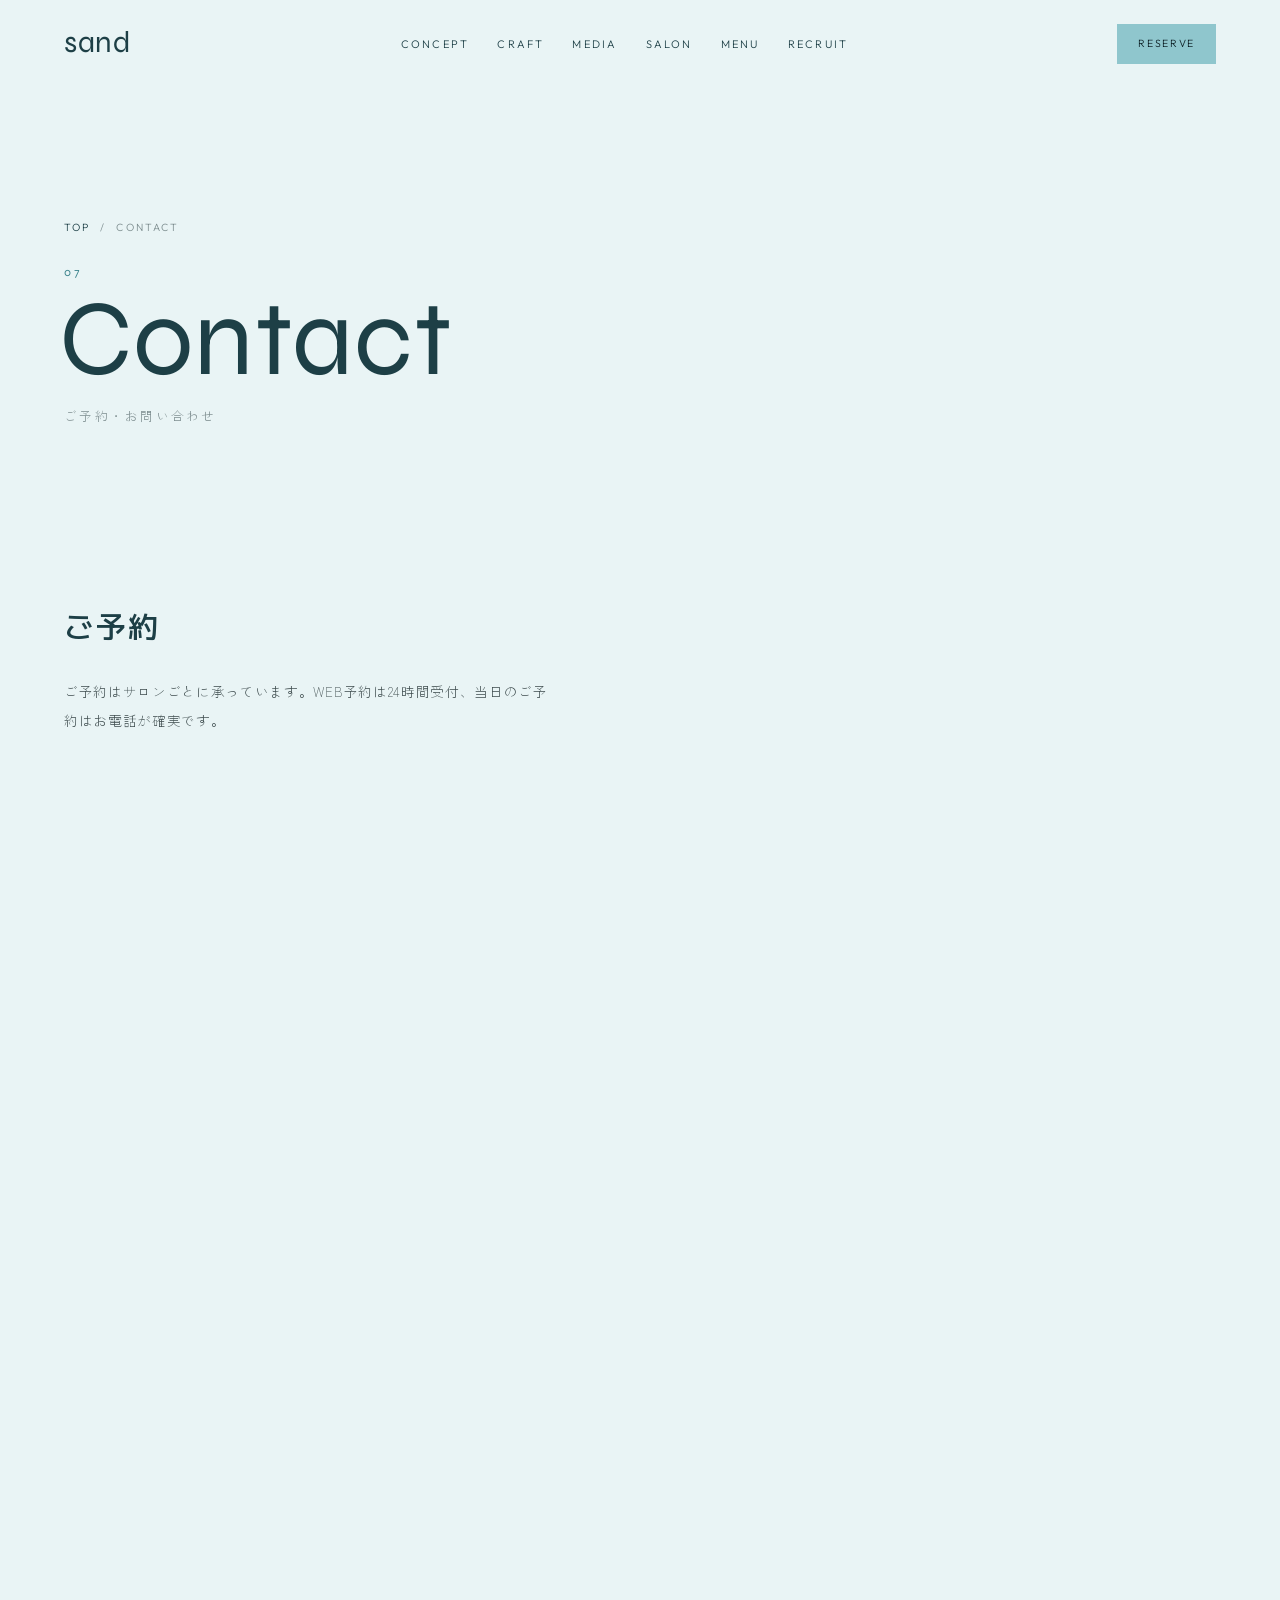
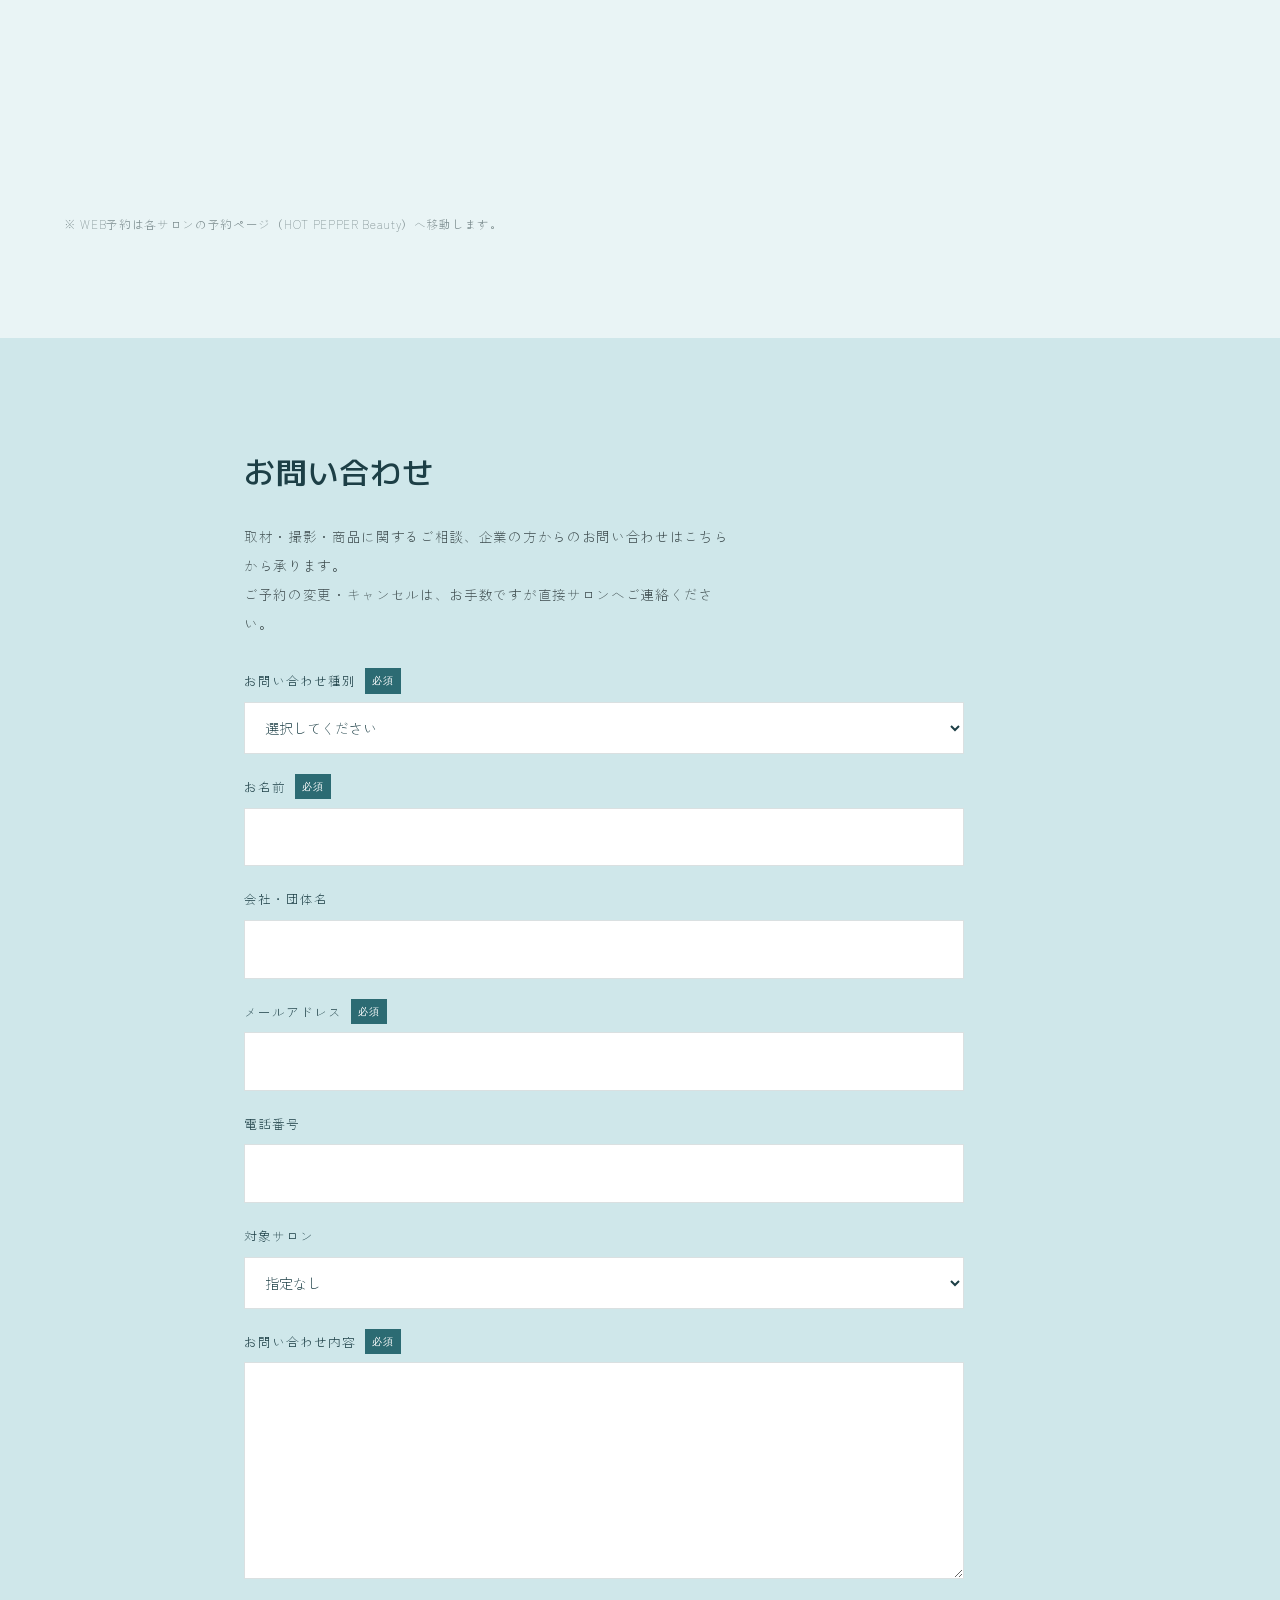
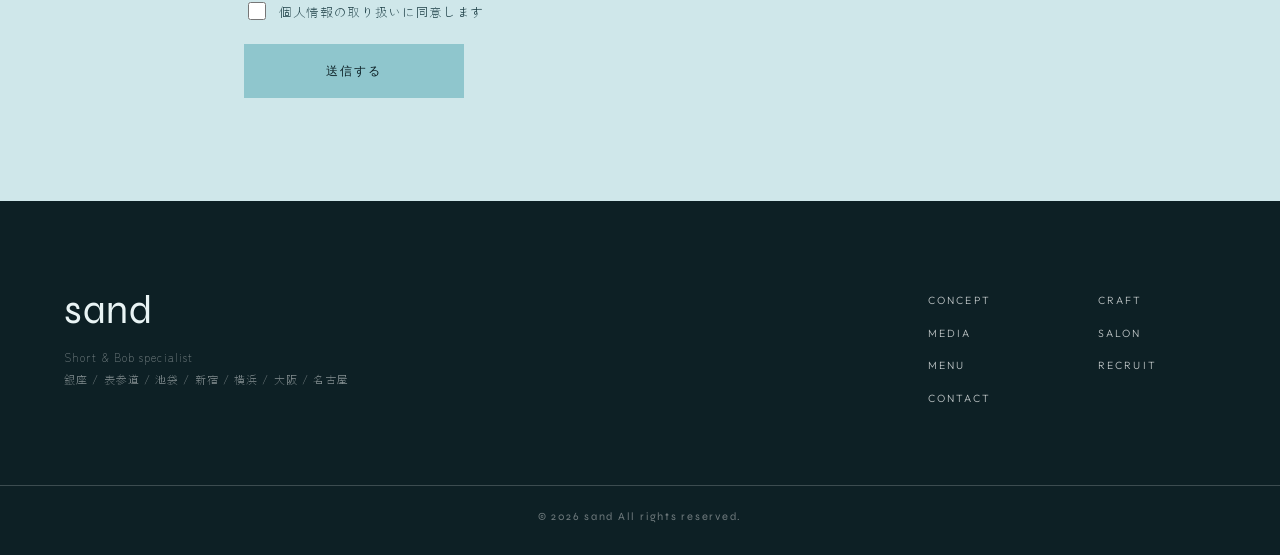
==== commit d1214467: "書体をモダンなサンセリフ構成に差し替える 旧: Cormorant Garamond + Zen Old Mincho（古典的なセリフ／明朝） 新: Syne（欧文ディスプレイ）/ M PLUS 2（" ====
--- a/contact.html
+++ b/contact.html
@@ -8,7 +8,7 @@
 <meta name="theme-color" content="#8FC6CD">
 <link rel="preconnect" href="https://fonts.googleapis.com">
 <link rel="preconnect" href="https://fonts.gstatic.com" crossorigin>
-<link href="https://fonts.googleapis.com/css2?family=Cormorant+Garamond:ital,wght@0,300;0,400;1,300&family=Jost:wght@200;300;400&family=Zen+Kaku+Gothic+New:wght@300;400;500&family=Zen+Old+Mincho:wght@400;500;600&display=swap" rel="stylesheet">
+<link href="https://fonts.googleapis.com/css2?family=M+PLUS+2:wght@400..800&family=Outfit:wght@200..500&family=Syne:wght@400..800&family=Zen+Kaku+Gothic+New:wght@300;400;500&display=swap" rel="stylesheet">
 <link rel="stylesheet" href="assets/css/style.css">
 </head>
 <body>
--- a/assets/css/style.css
+++ b/assets/css/style.css
@@ -14,10 +14,11 @@
   --ink:#3C4A4C;   --ink-2:#7C8C8E;
   --hair:rgba(29,63,70,.16); --hair-l:rgba(247,249,249,.20);
   --hair-d:rgba(13,32,37,.20);            /* アクア面に引く罫線 */
-  --f-dp:"Cormorant Garamond","Zen Old Mincho",serif;
-  --f-mc:"Zen Old Mincho",serif;
-  --f-ja:"Zen Kaku Gothic New",sans-serif;
-  --f-ui:"Jost",sans-serif;
+  /* モダン寄りのサンセリフ構成。旧: Cormorant + Zen Old Mincho（古典的）から差し替え */
+  --f-dp:"Syne","M PLUS 2",sans-serif;      /* 欧文ディスプレイ */
+  --f-mc:"M PLUS 2",sans-serif;             /* 和文ディスプレイ */
+  --f-ja:"Zen Kaku Gothic New",sans-serif;  /* 和文本文 */
+  --f-ui:"Outfit",sans-serif;               /* ラベル */
   --pad:clamp(20px,5vw,84px);
   --max:1440px;
   --e:cubic-bezier(.22,1,.36,1);
@@ -138,7 +139,7 @@
 .drawer.open .drawer__nav a{opacity:1;transform:none;transition-delay:calc(.3s + var(--i,0)*.05s);}
 .drawer__nav a:hover{padding-left:14px;color:var(--aqua);}
 .drawer__nav i{grid-row:span 2;font-family:var(--f-dp);font-size:12px;opacity:.45;}
-.drawer__nav b{font-family:var(--f-dp);font-weight:300;font-size:clamp(28px,6vw,50px);line-height:1.05;}
+.drawer__nav b{font-family:var(--f-dp);font-weight:400;font-size:clamp(28px,6vw,50px);line-height:1.05;}
 .drawer__nav em{grid-column:2;font-size:10.5px;letter-spacing:.24em;opacity:.55;}
 .drawer__ft{display:flex;flex-wrap:wrap;gap:16px 40px;justify-content:space-between;align-items:end;color:rgba(247,249,249,.55);font-size:11px;letter-spacing:.12em;}
 .drawer__sns{display:flex;gap:22px;font-family:var(--f-ui);letter-spacing:.18em;}
@@ -166,10 +167,14 @@
 }
 .hero__kick{display:flex;align-items:center;gap:12px;margin-bottom:24px;font-family:var(--f-ui);font-size:10.5px;letter-spacing:.26em;opacity:.9;}
 .hero__kick i{width:44px;height:1px;background:var(--aqua);}
-.hero__ttl{font-family:var(--f-mc);font-weight:500;font-size:clamp(34px,6vw,86px);line-height:1.22;letter-spacing:.02em;text-shadow:0 2px 30px rgba(8,20,24,.4);}
-.hero__ttl .ln{display:block;overflow:hidden;}
-.hero__ttl .ln > span{display:inline-block;white-space:nowrap;}
-.hero__ttl .ch{display:inline-block;opacity:0;transform:translateY(1.05em) rotate(4deg);}
+.hero__ttl{font-family:var(--f-mc);font-weight:700;font-size:clamp(32px,5.4vw,78px);line-height:1.42;letter-spacing:.01em;text-shadow:0 2px 30px rgba(8,20,24,.4);}
+.hero__ttl .ln{display:block;overflow:hidden;padding-bottom:.06em;}
+/* inline-block だとベースライン下にディセンダ分の余白が生まれ、
+   マスク(.ln の overflow:hidden)が文字を切ってしまう。block にして密着させる */
+.hero__ttl .ln > span{display:block;white-space:nowrap;}
+/* vertical-align:top にしないと、各文字(inline-block)がベースライン揃えになり
+   行ボックスの下にディセンダ分の余白が積み増されてマスクが文字を切る */
+.hero__ttl .ch{display:inline-block;vertical-align:top;opacity:0;transform:translateY(1.05em) rotate(4deg);}
 .hero__ttl.go .ch{opacity:1;transform:none;transition:opacity .9s var(--e) var(--cd),transform 1.05s var(--e) var(--cd);}
 .hero__lead{margin-top:22px;font-size:clamp(12.5px,1.2vw,15px);line-height:2.2;opacity:.92;max-width:46em;}
 .hero__cta{display:flex;flex-wrap:wrap;gap:12px;margin-top:30px;}
@@ -184,7 +189,7 @@
 @keyframes sc{50%{transform:translateX(0)}100%{transform:translateX(100%)}}
 .hero__num{display:flex;gap:clamp(22px,5vw,66px);}
 .hero__num div{text-align:right;}
-.hero__num b{display:block;font-family:var(--f-dp);font-weight:300;font-size:clamp(30px,4vw,54px);line-height:1;}
+.hero__num b{display:block;font-family:var(--f-dp);font-weight:400;font-size:clamp(30px,4vw,54px);line-height:1;}
 .hero__num em{font-family:var(--f-ui);font-size:9px;letter-spacing:.24em;opacity:.7;}
 
 /* =========================================================
@@ -255,7 +260,7 @@
 .hdr{position:relative;margin-bottom:clamp(38px,5vw,64px);}
 .hdr__no{font-family:var(--f-dp);font-size:12px;letter-spacing:.24em;color:var(--aqua-d);display:block;margin-bottom:4px;}
 /* 1文字ずつ下から立ち上げるので、はみ出しを隠す。ディセンダ分だけ余白を足す */
-.hdr__en{font-family:var(--f-dp);font-weight:300;font-size:clamp(52px,9vw,132px);line-height:.88;color:var(--deep);margin-left:-.05em;overflow:hidden;padding-bottom:.14em;}
+.hdr__en{font-family:var(--f-dp);font-weight:400;font-size:clamp(46px,8vw,112px);line-height:.95;color:var(--deep);margin-left:-.05em;overflow:hidden;padding-bottom:.24em;}
 .hdr__ja{margin-top:12px;font-size:12.5px;letter-spacing:.18em;color:var(--ink-2);}
 .hdr--c{text-align:center;}
 .hdr--c .hdr__en{margin-left:0;}
@@ -349,7 +354,7 @@
 /* アクア地なので文字は濃ティール側に反転させる */
 .chap__n{font-family:var(--f-dp);font-size:13px;letter-spacing:.22em;color:var(--deep-3);opacity:.7;}
 .chap h3{margin:16px 0 4px;font-family:var(--f-mc);font-weight:500;font-size:clamp(22px,2.6vw,38px);line-height:1.5;letter-spacing:.04em;color:var(--deep-3);}
-.chap em{font-family:var(--f-dp);font-style:italic;font-size:14px;color:rgba(13,32,37,.62);}
+.chap em{font-family:var(--f-ui);font-size:12px;letter-spacing:.14em;color:rgba(13,32,37,.62);}
 .chap p{margin-top:20px;font-size:13.5px;line-height:2.15;color:rgba(13,32,37,.82);}
 .pin__dots{position:absolute;left:var(--pad);bottom:56px;z-index:2;display:flex;gap:12px;}
 .pin__dots li{width:7px;height:7px;border-radius:50%;border:1px solid rgba(13,32,37,.45);transition:background .5s var(--e),transform .5s var(--e),border-color .5s var(--e);}
@@ -372,7 +377,7 @@
 .awd{background:var(--aqua);color:var(--deep-3);padding-block:clamp(56px,8vw,96px);text-align:center;}
 .awd__l{font-family:var(--f-ui);font-size:10.5px;letter-spacing:.32em;color:rgba(13,32,37,.62);}
 .awd__y{display:flex;justify-content:center;align-items:center;gap:18px;margin:14px 0 10px;}
-.awd__y b{font-family:var(--f-dp);font-weight:300;font-size:clamp(34px,6vw,76px);line-height:1;}
+.awd__y b{font-family:var(--f-dp);font-weight:400;font-size:clamp(34px,6vw,76px);line-height:1;}
 .awd__y i{width:5px;height:5px;border-radius:50%;background:var(--deep-3);opacity:.5;}
 .awd__s{font-size:12px;letter-spacing:.16em;color:rgba(13,32,37,.62);}
 
@@ -382,7 +387,7 @@
 .hz{position:relative;background:var(--paper-2);}
 .hz__stage{position:relative;height:100svh;overflow:hidden;display:flex;flex-direction:column;justify-content:center;gap:28px;padding-block:90px;}
 .hz__hd{padding-inline:var(--pad);}
-.hz__hd .hdr__en{font-family:var(--f-dp);font-weight:300;font-size:clamp(46px,7vw,104px);line-height:.9;color:var(--deep);}
+.hz__hd .hdr__en{font-family:var(--f-dp);font-weight:400;font-size:clamp(46px,7vw,104px);line-height:.9;color:var(--deep);}
 .hz__hd .hdr__no{font-family:var(--f-dp);font-size:12px;letter-spacing:.24em;color:var(--aqua-d);}
 .hz__hd .hdr__ja{margin-top:8px;font-size:12px;letter-spacing:.18em;color:var(--ink-2);}
 .hz__track{display:flex;gap:clamp(16px,2vw,30px);padding-inline:var(--pad);width:max-content;will-change:transform;}
@@ -446,7 +451,7 @@
 .mn__grid{display:grid;grid-template-columns:repeat(2,minmax(0,1fr));gap:clamp(28px,3.4vw,54px) clamp(36px,7vw,120px);}
 @media (max-width:760px){.mn__grid{grid-template-columns:1fr;}}
 .mn__t{display:flex;align-items:baseline;gap:12px;padding-bottom:14px;border-bottom:1px solid var(--hair-d);}
-.mn__t i{font-family:var(--f-dp);font-style:normal;font-weight:300;font-size:clamp(26px,3vw,38px);line-height:1;color:var(--deep-3);}
+.mn__t i{font-family:var(--f-dp);font-style:normal;font-weight:400;font-size:clamp(26px,3vw,38px);line-height:1;color:var(--deep-3);}
 .mn__t span{font-size:11px;letter-spacing:.2em;color:rgba(13,32,37,.62);}
 .mn__g li{display:flex;justify-content:space-between;align-items:baseline;gap:14px;padding:14px 0;border-bottom:1px solid var(--hair-d);font-size:12.5px;color:rgba(13,32,37,.86);}
 .mn__g li b{font-family:var(--f-dp);font-weight:400;font-size:18px;color:var(--deep-3);white-space:nowrap;}
@@ -461,7 +466,7 @@
 .rec::after{content:"";position:absolute;inset:0;z-index:1;background:linear-gradient(180deg,rgba(13,32,37,.6),rgba(13,32,37,.86));}
 .rec__in{max-width:840px;z-index:3;}
 .rec .hdr__no{color:var(--aqua);font-family:var(--f-dp);font-size:12px;letter-spacing:.24em;display:block;}
-.rec__en{font-family:var(--f-dp);font-weight:300;font-size:clamp(50px,9vw,140px);line-height:.9;margin:12px 0 24px;}
+.rec__en{font-family:var(--f-dp);font-weight:400;font-size:clamp(46px,8vw,118px);line-height:.96;margin:12px 0 24px;}
 .rec__cp{font-family:var(--f-mc);font-weight:500;font-size:clamp(19px,2.6vw,33px);line-height:1.85;letter-spacing:.04em;}
 .rec__tx{margin:26px auto 0;max-width:640px;font-size:13.5px;line-height:2.3;color:rgba(247,249,249,.76);}
 .rec__cta{display:flex;flex-wrap:wrap;gap:12px;justify-content:center;margin-top:40px;}
@@ -472,7 +477,7 @@
 .cnt{background:var(--paper-2);}
 .cnt__grid{display:grid;grid-template-columns:repeat(auto-fit,minmax(258px,1fr));gap:clamp(28px,4vw,58px);}
 .cnt__c{display:flex;flex-direction:column;align-items:flex-start;gap:13px;padding-top:24px;border-top:1px solid var(--deep);}
-.cnt__c h3{font-family:var(--f-dp);font-weight:300;font-size:32px;line-height:1;color:var(--deep);}
+.cnt__c h3{font-family:var(--f-dp);font-weight:400;font-size:32px;line-height:1;color:var(--deep);}
 .cnt__c p{font-size:12.5px;line-height:2.05;margin-bottom:6px;}
 .cnt__c .btn{width:100%;max-width:340px;}
 .sns{width:100%;max-width:340px;border-top:1px solid var(--hair);}
@@ -563,7 +568,7 @@
 .crumb a{color:var(--deep);}
 .crumb a:hover{color:var(--aqua-d);}
 .crumb em{font-style:normal;color:var(--ink-2);}
-.sub__en{font-family:var(--f-dp);font-weight:300;font-size:clamp(52px,10vw,142px);line-height:.88;color:var(--deep);margin-left:-.05em;}
+.sub__en{font-family:var(--f-dp);font-weight:400;font-size:clamp(46px,8.4vw,116px);line-height:.95;color:var(--deep);margin-left:-.05em;}
 .sub__ja{margin-top:12px;font-size:12.5px;letter-spacing:.18em;color:var(--ink-2);}
 .sub__sec{padding-block:clamp(56px,8vw,110px);}
 .sub__sec--tint{background:var(--paper-2);}
